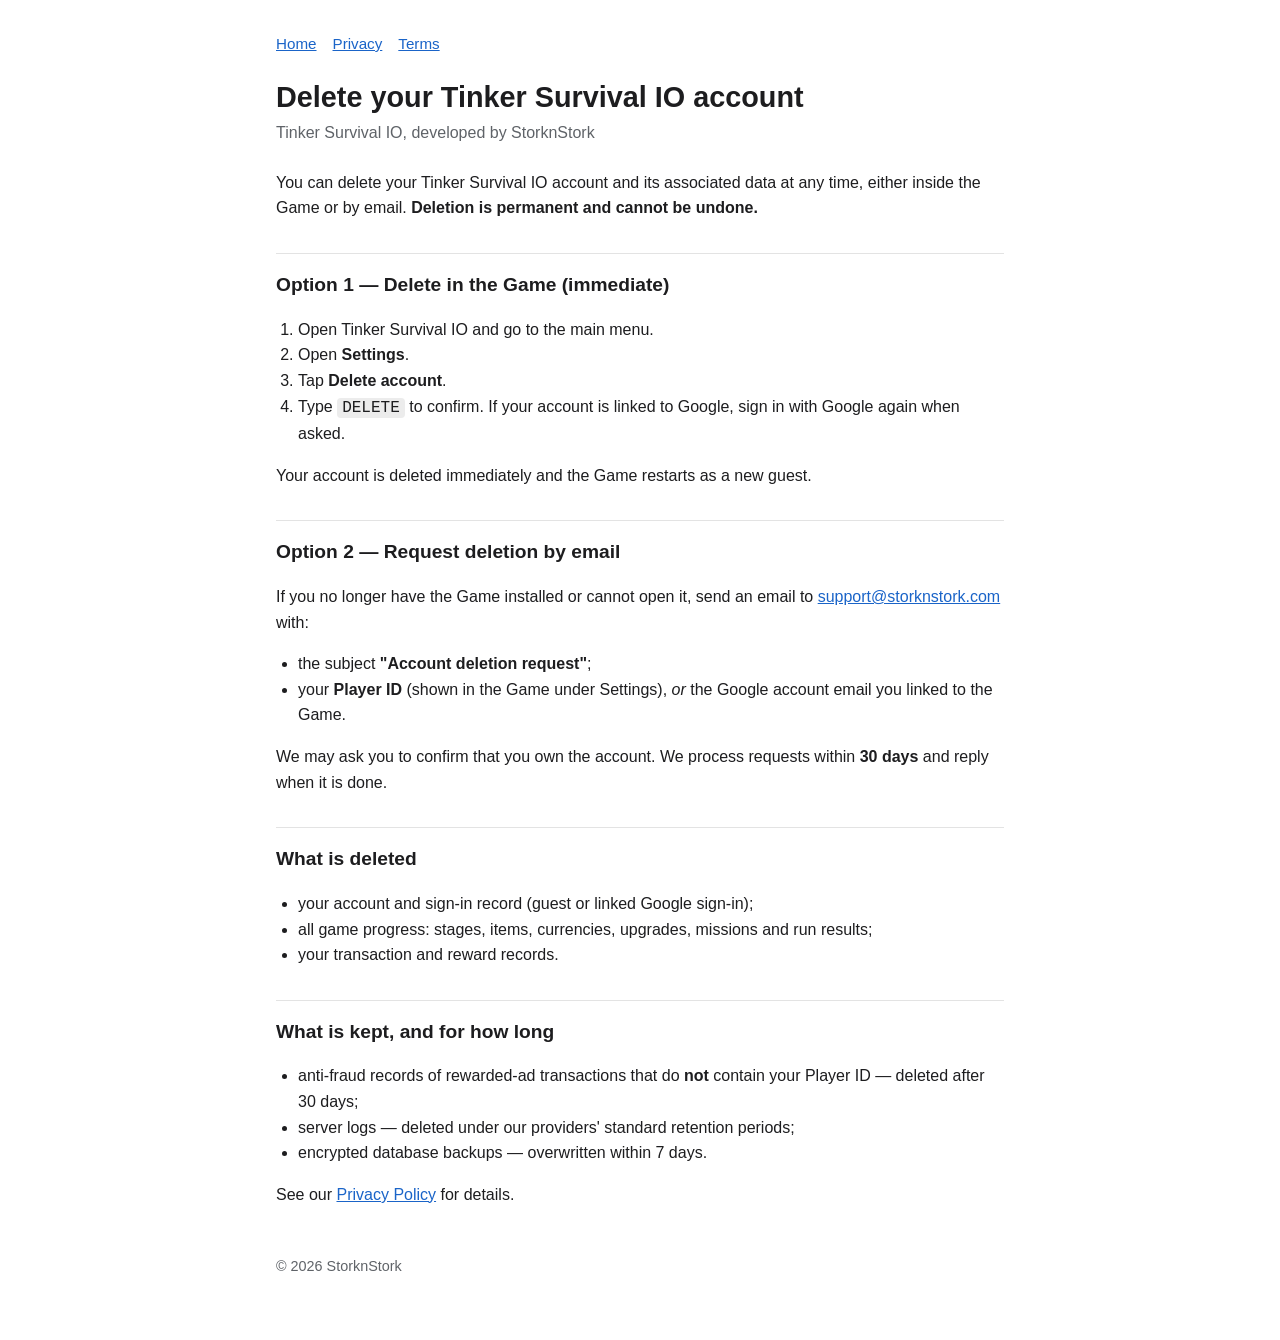
==== tinker-survival-io/delete-account.html @ c0c6225e "Add files via upload" ====
<!doctype html>
<html lang="en">
<head>
<meta charset="utf-8">
<meta name="viewport" content="width=device-width, initial-scale=1">
<title>Tinker Survival IO — Delete Your Account</title>
<link rel="stylesheet" href="/style.css">
</head>
<body>
<main>
  <nav><a href="/">Home</a><a href="privacy.html">Privacy</a><a href="terms.html">Terms</a></nav>
  <h1>Delete your Tinker Survival IO account</h1>
  <p class="meta">Tinker Survival IO, developed by StorknStork</p>

  <p>You can delete your Tinker Survival IO account and its associated data at any time, either inside the Game or by email.
  <strong>Deletion is permanent and cannot be undone.</strong></p>

  <h2>Option 1 — Delete in the Game (immediate)</h2>
  <ol>
    <li>Open Tinker Survival IO and go to the main menu.</li>
    <li>Open <strong>Settings</strong>.</li>
    <li>Tap <strong>Delete account</strong>.</li>
    <li>Type <code>DELETE</code> to confirm. If your account is linked to Google, sign in with Google again when asked.</li>
  </ol>
  <p>Your account is deleted immediately and the Game restarts as a new guest.</p>

  <h2>Option 2 — Request deletion by email</h2>
  <p>If you no longer have the Game installed or cannot open it, send an email to
  <a href="mailto:support@storknstork.com?subject=Account%20deletion%20request">support@storknstork.com</a> with:</p>
  <ul>
    <li>the subject <strong>"Account deletion request"</strong>;</li>
    <li>your <strong>Player ID</strong> (shown in the Game under Settings), <em>or</em> the Google account email you linked to the Game.</li>
  </ul>
  <p>We may ask you to confirm that you own the account. We process requests within <strong>30 days</strong> and reply when it is done.</p>

  <h2>What is deleted</h2>
  <ul>
    <li>your account and sign-in record (guest or linked Google sign-in);</li>
    <li>all game progress: stages, items, currencies, upgrades, missions and run results;</li>
    <li>your transaction and reward records.</li>
  </ul>

  <h2>What is kept, and for how long</h2>
  <ul>
    <li>anti-fraud records of rewarded-ad transactions that do <strong>not</strong> contain your Player ID — deleted after 30 days;</li>
    <li>server logs — deleted under our providers' standard retention periods;</li>
    <li>encrypted database backups — overwritten within 7 days.</li>
  </ul>
  <p>See our <a href="privacy.html">Privacy Policy</a> for details.</p>

  <footer>&copy; 2026 StorknStork</footer>
</main>
</body>
</html>
---- style.css ----
:root { --bg: #ffffff; --fg: #1d1d1f; --muted: #5f6368; --link: #1a64c8; --line: #e3e3e3; }
@media (prefers-color-scheme: dark) {
  :root { --bg: #121212; --fg: #ececec; --muted: #a0a0a0; --link: #7fb2ff; --line: #2c2c2c; }
}
* { box-sizing: border-box; }
body { margin: 0; background: var(--bg); color: var(--fg); font: 16px/1.6 -apple-system, "Segoe UI", Roboto, Arial, sans-serif; }
main { max-width: 760px; margin: 0 auto; padding: 32px 16px 64px; }
h1 { font-size: 1.8rem; line-height: 1.25; margin: 0 0 4px; }
h2 { font-size: 1.2rem; margin: 32px 0 8px; padding-top: 16px; border-top: 1px solid var(--line); }
.meta { color: var(--muted); margin: 0 0 24px; }
a { color: var(--link); }
ul, ol { padding-left: 22px; }
nav { margin-bottom: 24px; font-size: 0.95rem; }
nav a { margin-right: 16px; }
footer { margin-top: 48px; color: var(--muted); font-size: 0.9rem; }
code { background: rgba(127,127,127,0.15); padding: 1px 5px; border-radius: 4px; }
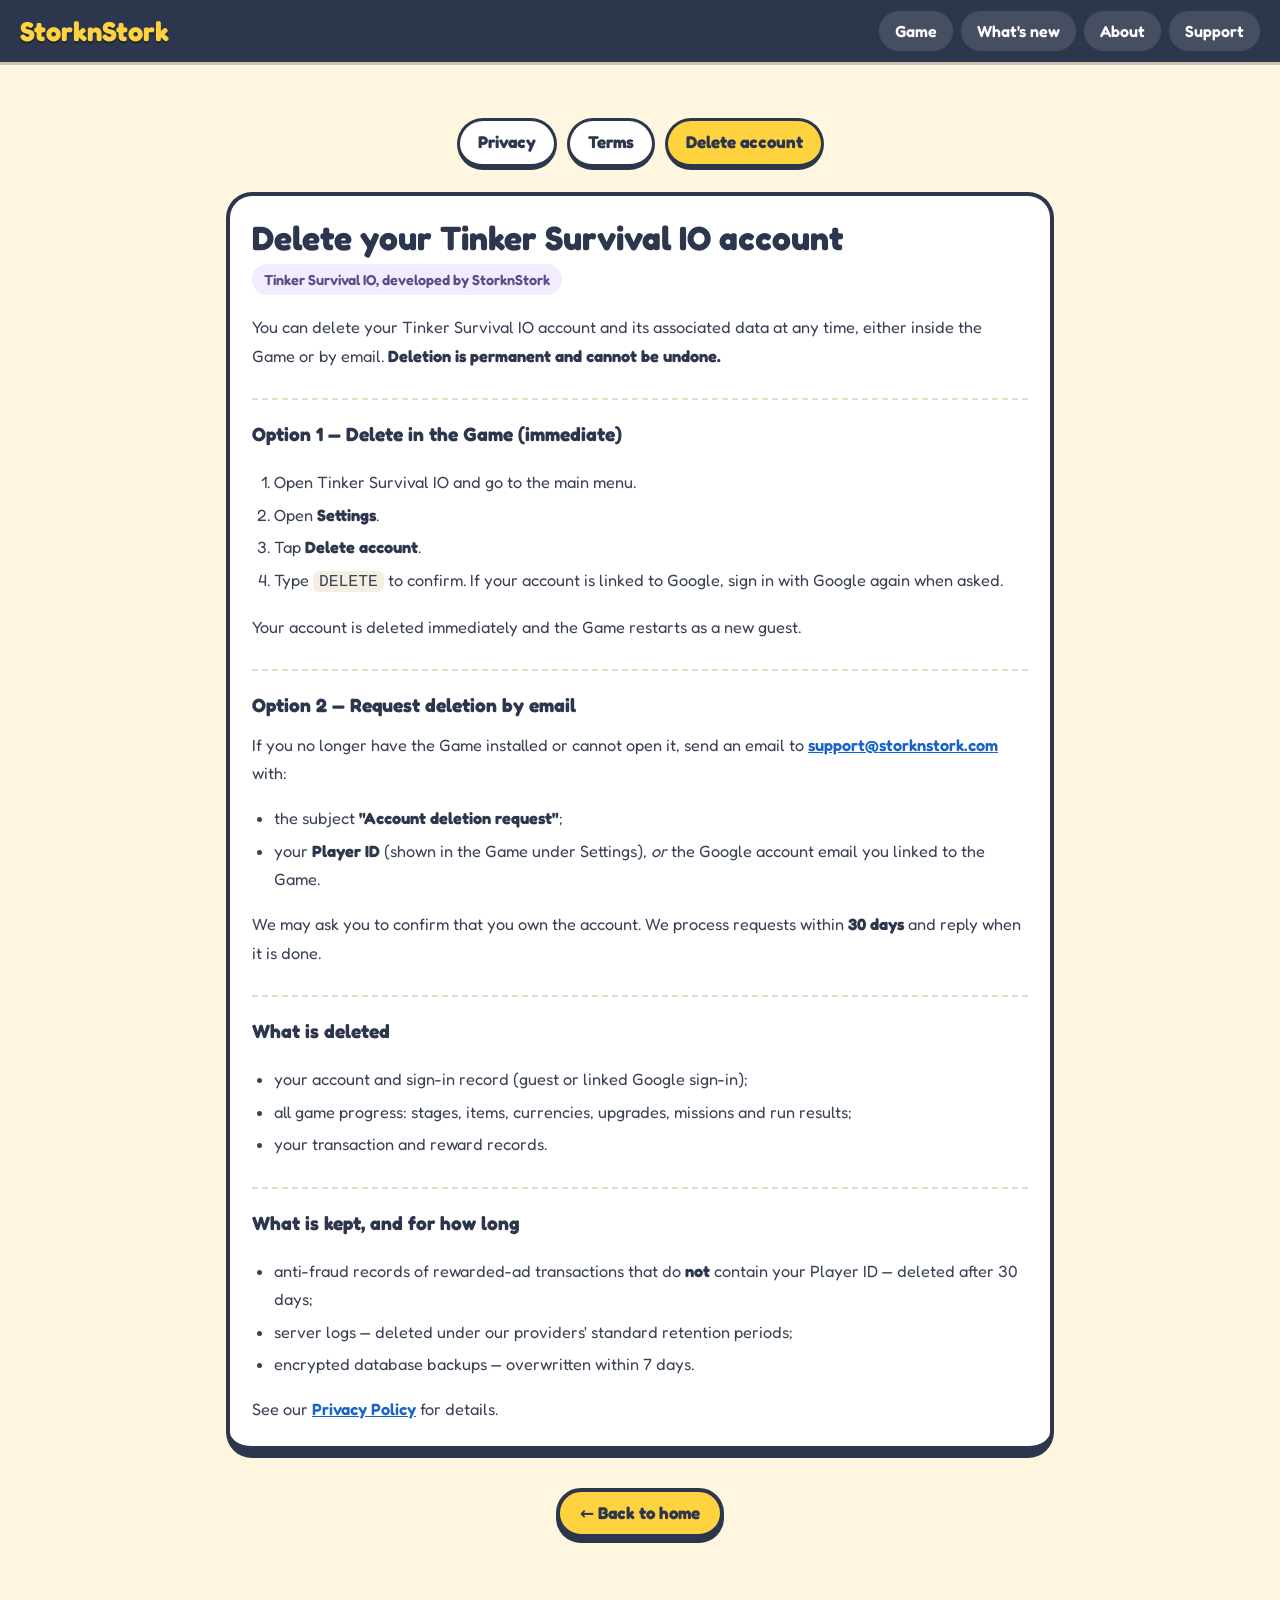
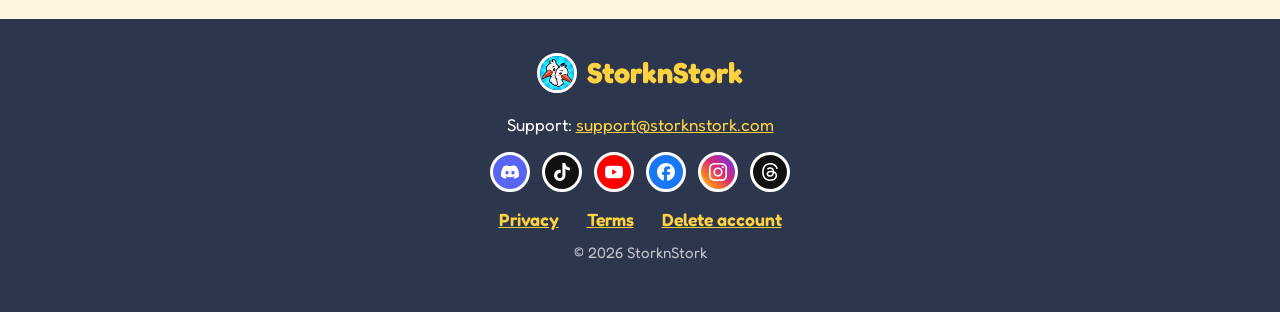
==== commit de4347b6: "Add files via upload" ====
--- a/tinker-survival-io/delete-account.html
+++ b/tinker-survival-io/delete-account.html
@@ -4,13 +4,35 @@
 <meta charset="utf-8">
 <meta name="viewport" content="width=device-width, initial-scale=1">
 <title>Tinker Survival IO — Delete Your Account</title>
-<link rel="stylesheet" href="/style.css">
+<meta name="theme-color" content="#700C8E">
+<link rel="icon" href="../favicon.ico" sizes="48x48">
+<link rel="icon" href="../img/favicon-32.png" type="image/png" sizes="32x32">
+<link rel="icon" href="../img/favicon-192.png" type="image/png" sizes="192x192">
+<link rel="apple-touch-icon" href="../img/apple-touch-icon.png">
+<link rel="preconnect" href="https://fonts.googleapis.com">
+<link rel="preconnect" href="https://fonts.gstatic.com" crossorigin>
+<link rel="stylesheet" href="https://fonts.googleapis.com/css2?family=Fredoka:wght@400;500;600;700&amp;display=swap">
+<link rel="stylesheet" href="../home.css">
 </head>
-<body>
+<body class="home">
+
+<header class="topbar">
+  <a class="brand" href="../index.html">StorknStork</a>
+  <nav aria-label="Main">
+    <a href="../index.html#game">Game</a>
+    <a href="../index.html#whats-new">What's new</a>
+    <a href="../index.html#about">About</a>
+    <a href="../index.html#support">Support</a>
+  </nav>
+</header>
+
 <main>
-  <nav><a href="/">Home</a><a href="privacy.html">Privacy</a><a href="terms.html">Terms</a></nav>
-  <h1>Delete your Tinker Survival IO account</h1>
-  <p class="meta">Tinker Survival IO, developed by StorknStork</p>
+  <section class="band band-cream legal-page">
+    <div class="container">
+      <nav class="legal-tabs" aria-label="Legal"><a href="privacy.html">Privacy</a><a href="terms.html">Terms</a><a href="delete-account.html" aria-current="page">Delete account</a></nav>
+      <article class="card plain legal-doc">
+        <h1 class="legal-title">Delete your Tinker Survival IO account</h1>
+        <p class="meta">Tinker Survival IO, developed by StorknStork</p>
 
   <p>You can delete your Tinker Survival IO account and its associated data at any time, either inside the Game or by email.
   <strong>Deletion is permanent and cannot be undone.</strong></p>
@@ -47,8 +69,25 @@
     <li>encrypted database backups — overwritten within 7 days.</li>
   </ul>
   <p>See our <a href="privacy.html">Privacy Policy</a> for details.</p>
+      </article>
+      <p class="updates-back"><a class="see-all" href="../index.html">← Back to home</a></p>
+    </div>
+  </section>
+</main>
+<footer class="site-footer">
+  <div class="container">
+    <p class="foot-brand"><img class="brand-avatar" src="../img/storknstork-128.jpg" alt="" width="40" height="40">StorknStork</p>
+    <p>Support: <a href="mailto:support@storknstork.com">support@storknstork.com</a></p>
+    <div class="socials-icons" data-socials="icons"></div>
+    <p class="legal">
+      <a href="privacy.html">Privacy</a>
+      <a href="terms.html">Terms</a>
+      <a href="delete-account.html">Delete account</a>
+    </p>
+    <p class="copy">© 2026 StorknStork</p>
+  </div>
+</footer>
 
-  <footer>&copy; 2026 StorknStork</footer>
-</main>
+<script src="../socials.js"></script>
 </body>
 </html>
--- a/home.css
+++ b/home.css
@@ -0,0 +1,561 @@
+/* Style chung cho toàn bộ web (trang chủ, Updates, các trang pháp lý) — một theme sáng duy nhất */
+body.home {
+  --purple: #700C8E; --purple-l: #9B1FC0; --ink: #2C364C; --card: #B8BED0;
+  --yellow: #ffd23f; --yellow-d: #e0a800; --green: #8be04e; --green-d: #4fbf3a; --cream: #fff6df;
+  margin: 0; background: var(--cream); color: var(--ink);
+  font: 17px/1.55 "Fredoka", "Baloo 2", system-ui, -apple-system, "Segoe UI", Roboto, sans-serif;
+  overflow-x: hidden; color-scheme: light;
+}
+.home *, .home *::before, .home *::after { box-sizing: border-box; }
+.home img { max-width: 100%; height: auto; display: block; }
+.home a { color: inherit; }
+.container { max-width: 1120px; margin: 0 auto; padding: 0 16px; }
+.hidden { display: none !important; }
+html { scroll-behavior: smooth; scroll-padding-top: 84px; background: #2C364C; }
+.home [id] { scroll-margin-top: 84px; }
+
+/* Chữ tiêu đề kiểu game: vàng viền tối + bóng */
+.headline, .section-title {
+  color: var(--yellow); -webkit-text-stroke: 7px var(--ink); paint-order: stroke fill;
+  text-shadow: 0 5px 0 var(--ink); letter-spacing: .5px; line-height: 1.1; font-weight: 700;
+}
+.headline { color: #fff; font-size: clamp(2.3rem, 9vw, 4.5rem); margin: 8px 0 12px; }
+.section-title { font-size: clamp(2rem, 6vw, 3rem); margin: 0 0 24px; text-align: center; }
+.two-col .section-title { text-align: left; }
+
+/* Nav */
+.topbar { position: sticky; top: 0; z-index: 20; display: flex; align-items: center; justify-content: space-between;
+  gap: 12px; padding: 10px 20px; background: #2C364C; color: #fff; box-shadow: 0 3px 0 rgba(0,0,0,.2); }
+.brand { font-weight: 700; font-size: 1.7rem; text-decoration: none; color: var(--yellow) !important; text-shadow: 0 2px 0 rgba(0,0,0,.35); }
+.topbar nav { display: flex; gap: 8px; flex-wrap: wrap; justify-content: flex-end; }
+.topbar nav a { text-decoration: none; font-size: 1rem; font-weight: 600; padding: 8px 16px; border-radius: 999px;
+  background: rgba(255,255,255,.12); transition: transform .12s, background .12s; }
+.topbar nav a:hover { background: var(--yellow); color: var(--ink); transform: translateY(-1px); }
+.topbar nav a:active { transform: scale(.95); }
+@media (max-width: 640px) {
+  .topbar { padding: 8px 12px; flex-direction: column; gap: 6px; }
+  .brand { font-size: 1.4rem; }
+  .topbar nav { justify-content: center; gap: 6px; }
+  .topbar nav a { font-size: .9rem; padding: 6px 12px; }
+}
+
+/* Hero */
+.hero { position: relative; overflow: hidden; color: #fff; padding: 40px 16px 0;
+  background: radial-gradient(circle at 70% 40%, var(--purple-l) 0%, var(--purple) 60%, #55086c 100%); }
+.hero-inner { position: relative; z-index: 2; max-width: 1120px; margin: 0 auto; display: grid; grid-template-columns: 1fr; gap: 8px; align-items: end; padding-bottom: 110px; }
+.hero-art { order: -1; text-align: center; position: relative; padding-bottom: 28px; }
+/* Bóng đổ dưới chân mascot — co lại khi mascot nhún lên */
+.hero-art::after { content: ""; position: absolute; left: 47%; bottom: 20px; width: min(200px, 44%); height: 26px;
+  transform: translateX(-50%); border-radius: 50%; background: radial-gradient(closest-side, rgba(40,0,55,.55), rgba(40,0,55,0));
+  animation: shadow-bob 3s ease-in-out infinite; z-index: -1; }
+@keyframes shadow-bob { 0%,100% { transform: translateX(-50%) scale(1); opacity: 1; } 50% { transform: translateX(-50%) scale(.8); opacity: .7; } }
+.hero-text { text-align: center; display: flex; flex-direction: column; align-items: center; }
+.logo { width: min(300px, 70%); filter: drop-shadow(0 6px 0 rgba(0,0,0,.25)); }
+.subline { font-size: 1.15rem; max-width: 34ch; margin: 0 0 20px; font-weight: 500; }
+.mascot { width: min(280px, 62%); margin: 0 auto; transform-origin: 50% 100%; animation: bob 3s ease-in-out infinite; filter: drop-shadow(0 12px 10px rgba(0,0,0,.3)); }
+@keyframes bob { 0%,100% { transform: translateY(0) rotate(-2deg); } 50% { transform: translateY(-10px) rotate(2deg); } }
+@media (min-width: 900px) {
+  .hero { padding-top: 56px; }
+  /* 2 cột co theo nội dung, gom vào giữa để chữ và mascot đứng sát nhau */
+  .hero-inner { grid-template-columns: minmax(0, 560px) auto; justify-content: center; gap: 56px; padding-left: 16px; padding-right: 16px; }
+  .hero-art { order: 2; }
+  .hero-text { order: 1; text-align: left; align-items: flex-start; }
+  .logo { width: 400px; }
+  .headline { font-size: 3.1rem; white-space: nowrap; }
+  .subline { font-size: 1.3rem; }
+  .mascot { width: 420px; }
+  .hero-art::after { width: 230px; height: 30px; }
+}
+.cta { display: flex; flex-wrap: wrap; gap: 16px; align-items: center; justify-content: inherit; }
+@media (max-width: 899px) { .cta { justify-content: center; } }
+
+/* Wave divider dùng chung: --top (màu section trên), --band (dải đậm), --front (màu section dưới) */
+.wave-divider { background: var(--top); margin-bottom: -1px; line-height: 0; }
+.wave-divider svg { display: block; width: 100%; height: clamp(60px, 9vw, 120px); }
+.wave-divider .w-band { fill: var(--band); } .wave-divider .w-front { fill: var(--front); }
+.wave-divider .flip { transform: scaleX(-1); }
+.wave-divider.in-hero { position: absolute; left: 0; bottom: -1px; width: 100%; z-index: 1; margin: 0; }
+.wave-divider.in-hero svg { height: 140px; }
+
+/* Decor trôi nổi */
+.deco { position: absolute; z-index: 0; font-size: 2rem; pointer-events: none; opacity: .9; animation: drift 7s ease-in-out infinite; }
+.d1 { top: 12%; left: 1.5%; } .d2 { top: 8%; right: 24%; animation-delay: -2s; font-size: 1.6rem; }
+.d3 { top: 50%; right: 1.5%; animation-delay: -4s; } .d4 { top: 10%; right: 3%; animation-delay: -1s; }
+.zed { filter: brightness(0) opacity(.35); font-size: 3rem; }
+.z1 { bottom: 24%; left: 1%; animation-duration: 9s; } .z2 { bottom: 20%; right: 1%; animation-delay: -5s; animation-duration: 11s; }
+@keyframes drift { 0%,100% { transform: translate(0,0) rotate(0); } 50% { transform: translate(14px,-16px) rotate(14deg); } }
+@media (max-width: 899px) { .d2, .d3, .z1, .z2 { display: none; } }
+
+/* Nút */
+.btn { display: inline-block; text-decoration: none; font-family: inherit; font-weight: 700; cursor: pointer;
+  border-radius: 999px; transition: transform .12s ease, box-shadow .12s ease, filter .12s ease; }
+.btn-play { background: var(--yellow); color: var(--ink) !important; font-size: 1.3rem; padding: 14px 30px; border: 4px solid var(--ink);
+  box-shadow: 0 6px 0 var(--ink), 0 12px 18px rgba(0,0,0,.25); }
+.btn-play:hover { transform: translateY(-2px); filter: brightness(1.06); }
+.btn-play:active { transform: scale(.95) translateY(4px); box-shadow: 0 2px 0 var(--ink); }
+.gp-badge { display: inline-flex; align-items: center; gap: 10px; background: #000; color: #fff !important; text-decoration: none;
+  padding: 8px 22px 8px 16px; border-radius: 14px; border: 2px solid #a6a6a6; line-height: 1.1; transition: transform .12s; }
+.gp-badge:hover { transform: translateY(-2px); } .gp-badge:active { transform: scale(.95); }
+.gp-badge span { display: flex; flex-direction: column; text-align: left; }
+.gp-badge small { font-size: .62rem; letter-spacing: .08em; font-weight: 500; }
+.gp-badge b { font-size: 1.4rem; font-weight: 600; }
+/* Huy hiệu Play cỡ lớn — CTA duy nhất ở hero */
+.gp-badge-lg { padding: 12px 30px 12px 22px; border-radius: 18px; gap: 14px; border-width: 3px; box-shadow: 0 6px 0 rgba(0,0,0,.35); }
+.gp-badge-lg svg { width: 36px; height: 40px; }
+.gp-badge-lg small { font-size: .8rem; }
+.gp-badge-lg b { font-size: 1.9rem; }
+.home a:focus-visible, .home button:focus-visible, .track:focus-visible { outline: 3px solid #fff; outline-offset: 3px; box-shadow: 0 0 0 6px var(--ink); }
+
+/* Bands */
+.band { padding: 64px 0; }
+.band-green { background: var(--green); }
+.band-yellow { background: var(--yellow); }
+.band-cream { background: var(--cream); }
+.band-yellow .section-title, .band-green .section-title { color: #fff; }
+@media (max-width: 640px) { .band { padding: 44px 0; } }
+
+/* Thẻ tính năng */
+.features { display: grid; grid-template-columns: 1fr; gap: 24px; }
+@media (min-width: 760px) { .features { grid-template-columns: repeat(3, 1fr); } }
+.card { background: #fff; border: 4px solid var(--ink); border-radius: 26px; overflow: hidden; box-shadow: 0 8px 0 var(--ink);
+  text-align: center; padding: 0 20px 24px; transition: transform .15s ease, box-shadow .15s ease; }
+.card:hover { transform: translateY(-4px) rotate(-1deg); box-shadow: 0 12px 0 var(--ink); }
+.card-head { margin: 0 -20px 16px; padding: 22px 0 16px; border-bottom: 4px solid var(--ink); }
+.c-red .card-head { background: #ff6b5e; } .c-green .card-head { background: #5ccf4a; } .c-blue .card-head { background: #4aa8ff; }
+.icon { display: inline-grid; place-items: center; width: 80px; height: 80px; font-size: 2.6rem; border-radius: 50%;
+  background: #fff; border: 4px solid var(--ink); box-shadow: 0 4px 0 var(--ink); }
+.card h3 { margin: 0 0 6px; font-size: 1.45rem; }
+.card p { margin: 0 0 10px; } .card p:last-child { margin: 0; }
+.card.plain { text-align: left; padding: 22px; background: #fff; }
+.card.plain:hover { transform: none; box-shadow: 0 8px 0 var(--ink); }
+
+/* Băng chuyền + khung điện thoại */
+.carousel { position: relative; padding: 0; }
+.track { list-style: none; margin: 0; padding: 8px 4px 20px; display: flex; gap: 20px; overflow-x: auto;
+  scroll-snap-type: x mandatory; -webkit-overflow-scrolling: touch; scrollbar-width: thin; }
+.track li { flex: 0 0 min(64%, 230px); scroll-snap-align: center; }
+.phone { position: relative; background: #1b1f2b; padding: 10px; border-radius: 34px; box-shadow: 0 8px 0 rgba(44,54,76,.55), 0 14px 22px rgba(0,0,0,.25); }
+.phone::before { content: ""; position: absolute; top: 14px; left: 50%; width: 34%; height: 14px; transform: translateX(-50%);
+  background: #1b1f2b; border-radius: 0 0 12px 12px; z-index: 2; }
+.phone img { width: 100%; aspect-ratio: 9 / 19.5; object-fit: cover; border-radius: 25px; background: var(--card); }
+.car-btn { display: none; position: absolute; top: 45%; z-index: 3; width: 52px; height: 52px; border: 4px solid var(--ink); border-radius: 50%;
+  background: #fff; color: var(--ink); font-size: 2rem; line-height: 1; cursor: pointer; box-shadow: 0 5px 0 var(--ink); transition: transform .12s; }
+.car-btn:hover { transform: scale(1.06); } .car-btn:active { transform: scale(.95) translateY(3px); }
+@media (hover: hover) and (min-width: 900px) {
+  .car-btn { display: block; }
+  .carousel { padding: 0 72px; }
+  .car-btn.prev { left: 0; } .car-btn.next { right: 0; }
+  .track { gap: 28px; padding: 8px 0 20px; }
+  .track li { flex: 0 0 calc((100% - 84px) / 4); scroll-snap-align: start; }
+}
+
+/* What's new + About */
+.two-col { display: grid; grid-template-columns: 1fr; gap: 40px; }
+@media (min-width: 900px) { .two-col { grid-template-columns: 1fr 1fr; gap: 48px; align-items: start; } }
+.band-cream .section-title { color: var(--yellow); }
+.news h3 { margin: 0 0 12px; font-size: 1.4rem; }
+.badge { display: inline-block; background: var(--purple); color: #fff; font-size: 1rem; font-weight: 700; letter-spacing: .03em; line-height: 1.2;
+  padding: 4px 14px; border: 3px solid var(--ink); border-radius: 999px; box-shadow: 0 3px 0 var(--ink); margin-right: 6px; vertical-align: middle; }
+.iconlist { list-style: none; margin: 0; padding: 0; }
+.iconlist li { display: flex; gap: 12px; align-items: flex-start; margin: 10px 0; }
+.iconlist span { flex: none; display: grid; place-items: center; width: 34px; height: 34px; background: var(--cream); border: 3px solid var(--ink); border-radius: 50%; font-size: 1.05rem; }
+.about { display: flex; gap: 18px; align-items: flex-start; flex-wrap: wrap; }
+.studio { width: 96px; flex: none; }
+.about > div { flex: 1 1 240px; }
+
+/* Footer */
+.site-footer { position: relative; background: var(--ink); color: #fff; text-align: center; padding: 24px 0 40px; margin-top: 0; }
+/* Màn hẹp: chừa chỗ cho nút Play nổi ở góc dưới để không che link */
+@media (max-width: 719px) { .site-footer { padding-bottom: 88px; } }
+.site-footer a { color: var(--yellow); }
+.foot-brand { font-size: 1.8rem; font-weight: 700; margin: 0 0 6px; color: var(--yellow); }
+.site-footer p { margin: 8px 0; }
+.legal { font-size: 1.1rem; }
+.legal a { margin: 0 12px; display: inline-block; font-weight: 600; }
+.social { list-style: none; display: flex; gap: 14px; justify-content: center; padding: 0; margin: 12px 0; }
+.copy { opacity: .7; font-size: .95rem; }
+
+/* Nút Play nổi (chỉ màn hẹp, sau khi cuộn qua hero) */
+.fab { display: none; position: fixed; right: 16px; bottom: 16px; z-index: 30; padding: 10px 24px; font-size: 1.1rem;
+  opacity: 0; pointer-events: none; transform: translateY(20px); }
+.fab.show { opacity: 1; pointer-events: auto; transform: none; }
+@media (max-width: 719px) { .fab { display: inline-block; } }
+
+@media (prefers-reduced-motion: reduce) {
+  html { scroll-behavior: auto; }
+  .mascot, .deco, .hero-art::after { animation: none; }
+  .btn, .car-btn, .card, .gp-badge, .topbar nav a { transition: none; }
+}
+
+/* ===== Bố cục 7-3: mỗi section một nhân vật, đổi bên trái/phải =====
+   .split.cast-left  = nhân vật trái (3) | nội dung phải (7)
+   .split.cast-right = nội dung trái (7) | nhân vật phải (3)
+   Điện thoại: nhân vật nhỏ nằm trên, nội dung bên dưới. */
+.band-lilac { background: #efe3ff; }
+.band-lilac .section-title { color: var(--yellow); }
+.split { display: grid; grid-template-columns: 1fr; gap: 12px; align-items: center; }
+.split-art { order: -1; text-align: center; }
+.split-body { min-width: 0; }
+@media (min-width: 900px) {
+  .split { gap: 40px; }
+  .split.cast-left  { grid-template-columns: 3fr 7fr; }
+  .split.cast-right { grid-template-columns: 7fr 3fr; }
+  .split.cast-right .split-art { order: 2; }
+  .split .section-title { text-align: left; }
+}
+
+/* Nhân vật: wrapper lo hiệu ứng xuất hiện (JS thêm .in khi cuộn tới), img lo cử động lặp */
+.cast { display: inline-block; width: min(150px, 42%); opacity: 0; transform: translateY(40px) scale(.9);
+  transition: opacity .5s ease, transform .6s cubic-bezier(.2,1.6,.4,1); }
+.cast.in { opacity: 1; transform: none; }
+.cast img { display: block; width: 100%; height: auto; transform-origin: 50% 100%; filter: drop-shadow(0 10px 8px rgba(0,0,0,.25)); }
+@media (min-width: 900px) { .split-art .cast { width: min(100%, 290px); } }
+/* Nhóm nhân vật ngang (bầy zombie): rộng hơn một nhân vật đơn */
+.cast-wide { position: relative; isolation: isolate; width: min(330px, 88%); }
+/* Bóng đổ dưới chân cả bầy — đứng yên, nhạt đi khi bầy nhấp lên */
+.cast-wide::after { content: ""; position: absolute; left: 14%; right: 14%; bottom: 3%; height: 9%; z-index: -1; border-radius: 50%;
+  background: radial-gradient(closest-side, rgba(20,70,10,.5), rgba(20,70,10,0)); animation: horde-shadow 0.9s ease-in-out infinite; }
+@keyframes horde-shadow { 0%,100% { transform: scaleX(1); opacity: 1; } 50% { transform: scaleX(.9); opacity: .75; } }
+/* Desktop: bầy to tràn sang phải, nằm KHUẤT SAU các thẻ */
+@media (min-width: 900px) {
+  .split.cast-left .split-art { position: relative; z-index: 0; text-align: left; }
+  .split.cast-left .split-body { position: relative; z-index: 1; }
+  .split-art .cast-wide { display: block; width: 118%; max-width: 540px; }
+  /* Section có bầy zombie: cột hình rộng hơn (45/55) để thẻ ngắn lại, lộ mặt con bên phải */
+  .split.cast-left:has(.cast-wide) { grid-template-columns: 45fr 55fr; }
+}
+.anim-shamble img { animation: shamble 1.8s ease-in-out infinite; }
+/* Lảo đảo kiểu zombie: nghiêng qua lại + nhấp nhô theo bước chân */
+@keyframes shamble { 0%,100% { transform: rotate(-3deg) translateY(0); } 25% { transform: rotate(0) translateY(-6px); }
+  50% { transform: rotate(3deg) translateY(0); } 75% { transform: rotate(0) translateY(-6px); } }
+
+/* Thẻ tính năng dạng thanh dài xếp dọc: dải màu + icon bên trái, chữ bên phải */
+.features { grid-template-columns: 1fr !important; gap: 20px; }
+.card.row { display: grid; grid-template-columns: auto 1fr; align-items: stretch; text-align: left; padding: 0; }
+.card.row .card-head { margin: 0; padding: 16px 20px; border-bottom: 0; border-right: 4px solid var(--ink); display: grid; place-items: center; }
+.card.row .icon { width: 64px; height: 64px; font-size: 2rem; }
+.card.row .card-text { padding: 16px 22px; align-self: center; }
+.card.row:hover { transform: translateX(6px); box-shadow: 0 8px 0 var(--ink); }
+
+/* Băng chuyền trong cột 7: 3 điện thoại một lần */
+@media (hover: hover) and (min-width: 900px) {
+  .split .track li { flex: 0 0 calc((100% - 56px) / 3); }
+}
+
+/* Footer: Tinker nhỏ ló lên mép sóng, vẫy tay */
+.cast-foot { display: block; width: 84px; margin: -96px auto 0; }
+.foot-bye { font-size: 1.3rem; font-weight: 700; color: #fff; margin: 4px 0 14px !important; }
+
+/* Cử động lặp lại */
+.anim-sway img { animation: sway 2.6s ease-in-out infinite; }
+.anim-peek img { animation: peek 3.4s ease-in-out infinite; }
+.anim-flap img { animation: flap 2.2s ease-in-out infinite; }
+.anim-wave img { animation: wave 1.6s ease-in-out infinite; }
+@keyframes sway { 0%,100% { transform: rotate(-4deg); } 50% { transform: rotate(4deg); } }
+@keyframes peek { 0%,60%,100% { transform: translateY(0); } 75% { transform: translateY(14px) rotate(-3deg); } 85% { transform: translateY(-6px) rotate(2deg); } }
+@keyframes flap { 0%,100% { transform: translateY(0) scale(1); } 50% { transform: translateY(-8px) scale(1.03, .97); } }
+@keyframes wave { 0%,100% { transform: rotate(-6deg); } 50% { transform: rotate(6deg); } }
+
+@media (prefers-reduced-motion: reduce) {
+  .cast { transition: none; opacity: 1; transform: none; }
+  .cast img, .cast-wide::after { animation: none !important; }
+}
+
+/* Tiêu đề section nằm giữa, phía trên cả 2 cột */
+.section-title.title-center { text-align: center !important; padding: 0 16px; }
+
+/* Section bầy zombie: nền gradient nhẹ, tâm sáng ở bầy zombie.
+   Mép section giữ đúng màu xanh gốc để khớp với đường sóng trên/dưới. */
+.band-green.horde-glow { background: radial-gradient(ellipse 60% 70% at 50% 34%, #c4f891 0%, #a6ed6b 30%, var(--green) 70%); }
+@media (min-width: 900px) {
+  .band-green.horde-glow { background: radial-gradient(ellipse 45% 75% at 30% 58%, #c4f891 0%, #a6ed6b 32%, var(--green) 72%); }
+  /* Dời bầy zombie sang trái một chút */
+  .split-art .cast-wide { margin-left: -70px; }
+}
+
+/* Hero: tâm sáng đặt sau lưng Tinker (điện thoại: Tinker ở trên; desktop: cột phải) */
+.hero { background: radial-gradient(ellipse 70% 55% at 50% 26%, var(--purple-l) 0%, var(--purple) 62%, #55086c 100%); }
+/* Quầng sáng mềm ngay sau lưng Tinker để nhân vật nổi trên nền tím */
+.hero-art::before { content: ""; position: absolute; left: 50%; top: 46%; width: 115%; max-width: 520px; aspect-ratio: 1;
+  transform: translate(-50%, -50%); border-radius: 50%; z-index: -1; pointer-events: none;
+  background: radial-gradient(closest-side, rgba(214,120,255,.55), rgba(180,60,230,.25) 55%, rgba(160,40,210,0)); }
+@media (min-width: 900px) {
+  .hero { background: radial-gradient(ellipse 55% 75% at 63% 52%, var(--purple-l) 0%, var(--purple) 60%, #55086c 100%); }
+}
+
+/* Gameplay: khối clip có khung kiểu UI game + bảng tên nổi, so le trái/phải */
+.showcase { display: grid; gap: 56px; margin-top: 12px; }
+.show-item { display: grid; grid-template-columns: 1fr; gap: 18px; align-items: center; }
+.show-frame { position: relative; background: #4fbf3a; border: 5px solid var(--ink); border-radius: 24px; padding: 12px;
+  box-shadow: 0 8px 0 var(--ink); }
+/* Góc khía kiểu tấm vé ở hai cạnh bên (màu nền section) */
+.show-frame::before, .show-frame::after { content: ""; position: absolute; top: 50%; width: 30px; height: 30px; margin-top: -15px;
+  background: var(--yellow); border: 5px solid var(--ink); border-radius: 50%; }
+.show-frame::before { left: -20px; } .show-frame::after { right: -20px; }
+.show-frame video { display: block; width: 100%; height: auto; aspect-ratio: 16 / 9; object-fit: cover; border: 4px solid #ffe27a;
+  border-radius: 14px; background: var(--card); }
+.show-plate { position: absolute; z-index: 2; top: -26px; left: 22px; background: var(--purple); color: #fff; font-weight: 700;
+  font-size: clamp(1.15rem, 3.4vw, 1.6rem); padding: 6px 18px; border: 4px solid var(--ink); border-radius: 14px;
+  box-shadow: 0 5px 0 var(--ink); transform: rotate(-2deg); }
+.showcase-cta { text-align: center; margin-top: 44px; }
+@media (min-width: 900px) {
+  .show-item { grid-template-columns: 3fr 2fr; gap: 40px; }
+  .show-item.rev .show-frame { order: 2; }
+}
+
+/* Thẻ mô tả cạnh clip: thẻ trắng viền đậm như các thẻ khác, có số thứ tự, tiêu đề lớn, chip nhãn
+   và "đuôi" bong bóng chỉ về phía clip */
+.show-card { position: relative; background: #fff; border: 4px solid var(--ink); border-radius: 24px; padding: 26px 24px 22px;
+  box-shadow: 0 8px 0 var(--ink); color: var(--ink); }
+.show-num { position: absolute; top: -22px; left: 20px; display: grid; place-items: center; width: 44px; height: 44px;
+  border: 4px solid var(--ink); border-radius: 50%; font-weight: 700; font-size: 1.3rem; color: #fff; box-shadow: 0 4px 0 var(--ink); }
+.show-card.c-red .show-num { background: #ff6b5e; } .show-card.c-green .show-num { background: #5ccf4a; } .show-card.c-blue .show-num { background: #4aa8ff; }
+.show-card h3 { margin: 6px 0 8px; font-size: clamp(1.5rem, 3.6vw, 2rem); line-height: 1.15; }
+.show-card p { margin: 0 0 14px; font-size: 1.12rem; }
+.chips { list-style: none; margin: 0; padding: 0; display: flex; flex-wrap: wrap; gap: 8px; }
+.chips li { background: var(--cream); border: 3px solid var(--ink); border-radius: 999px; padding: 4px 12px; font-weight: 600; font-size: .95rem; }
+@media (min-width: 900px) {
+  /* Đuôi bong bóng: khối thường chỉ sang trái (clip bên trái), khối .rev chỉ sang phải */
+  .show-card::before { content: ""; position: absolute; top: 50%; left: -22px; width: 30px; height: 30px; margin-top: -15px;
+    background: #fff; border-left: 4px solid var(--ink); border-bottom: 4px solid var(--ink); transform: rotate(45deg); }
+  .show-item.rev .show-card::before { left: auto; right: -22px; transform: rotate(-135deg); }
+  .show-card { padding: 30px 28px 24px; }
+}
+
+/* What's new: thẻ bản cập nhật (dùng chung trang chủ + updates.html) */
+.update { margin-bottom: 20px; }
+.update-head { display: flex; align-items: center; gap: 10px; flex-wrap: wrap; }
+.update-head time { font-weight: 600; opacity: .7; }
+.update h3 { margin: 8px 0 10px; font-size: 1.6rem; }
+.update-list { list-style: none; margin: 0; padding: 0; }
+.update-list li { display: flex; gap: 12px; align-items: baseline; margin: 10px 0; font-size: 1.08rem; }
+.tag { flex: none; min-width: 86px; text-align: center; font-size: .78rem; font-weight: 700; letter-spacing: .05em; color: #fff;
+  padding: 3px 10px; border: 3px solid var(--ink); border-radius: 999px; }
+.tag-new { background: #3fbf3a; } .tag-improved { background: #4aa8ff; } .tag-fixed { background: #ff8a3d; } .tag-event { background: var(--purple); }
+.see-all { display: inline-block; margin-top: 6px; font-weight: 700; color: var(--ink); text-decoration: none; background: var(--yellow);
+  border: 4px solid var(--ink); border-radius: 999px; padding: 8px 20px; box-shadow: 0 5px 0 var(--ink); transition: transform .12s; }
+.see-all:hover { transform: translateY(-2px); } .see-all:active { transform: scale(.95) translateY(3px); box-shadow: 0 2px 0 var(--ink); }
+.updates-page { min-height: 70vh; padding-top: 56px; }
+.updates-intro { text-align: center; font-size: 1.15rem; margin: -8px 0 28px; }
+.updates-all { max-width: 760px; margin: 0 auto; }
+.updates-back { text-align: center; margin-top: 24px; }
+
+/* Polish thẻ: nền trắng của thẻ từng tràn dưới viền đen ở góc bo => vạch sáng mờ quanh viền.
+   Cắt nền ở mép trong viền và bo dải màu khớp bán kính trong (26px - 4px viền = 22px). */
+.card, .show-card { background-clip: padding-box; }
+.card-head { border-radius: 22px 22px 0 0; }
+.card.row .card-head { border-radius: 22px 0 0 22px; }
+/* Tránh vệt mờ khi thẻ nghiêng/trượt lúc hover: ép vẽ trên lớp riêng */
+.card { backface-visibility: hidden; }
+
+/* Polish 2: vạch mờ nằm giữa viền đen và bóng khối (box-shadow) — hai hình bo góc chồng nhau
+   nên mép làm mịn của mỗi hình để lộ một đường sáng. Thay bóng khối bằng viền đáy dày (8px + 4px)
+   => thân thẻ và "đế" là MỘT hình liền, không còn đường nối. */
+.card, .show-card, .show-frame { border-bottom-width: 12px; box-shadow: none !important; }
+.card:hover { box-shadow: none !important; }
+/* Bán kính trong ở đáy giờ là 26px - 12px = 14px theo chiều dọc */
+.card.row .card-head { border-radius: 22px 0 0 22px / 22px 0 0 14px; }
+
+/* Hero desktop: khối chữ căn giữa theo chiều dọc với Tinker (trước đây bám đáy, sát đường sóng) */
+@media (min-width: 900px) {
+  .hero-inner { align-items: center; }
+  .hero-text { padding-bottom: 40px; }
+}
+
+/* Icon nền trôi nổi theo section (deco.js tạo). Nằm dưới nội dung, mờ để không giành chú ý. */
+.band, .site-footer { position: relative; }
+.band > .container, .band > .section-title, .site-footer > .container { position: relative; z-index: 1; }
+.deco-layer { position: absolute; inset: 0; overflow: hidden; pointer-events: none; z-index: 0; }
+.deco-item { position: absolute; opacity: .38; transform: rotate(var(--rot, 0deg)); animation: deco-drift 8s ease-in-out infinite;
+  filter: saturate(.8); user-select: none; }
+.site-footer .deco-item { opacity: .22; }
+@keyframes deco-drift { 0%,100% { transform: translate(0,0) rotate(var(--rot, 0deg)); }
+  50% { transform: translate(12px,-14px) rotate(calc(var(--rot, 0deg) + 14deg)); } }
+@media (prefers-reduced-motion: reduce) { .deco-item { animation: none; } }
+
+/* Gameplay polish: thẻ mô tả lùi về phía sau để clip là tâm điểm.
+   - Bỏ đuôi mũi tên.
+   - Nền kem trong mờ, viền mảnh nhạt, không đế khối.
+   - Chữ/chip nhỏ hơn, số thứ tự nhỏ hơn.
+   - Cột clip rộng hơn (5:3). */
+.show-card { background: rgba(255,255,255,.55) !important; border: 3px solid rgba(44,54,76,.18) !important;
+  border-radius: 20px; padding: 22px 22px 18px !important; backdrop-filter: blur(2px); }
+.show-card::before { display: none !important; }
+.show-num { width: 34px; height: 34px; top: -17px; font-size: 1rem; border-width: 3px; box-shadow: none; }
+.show-card h3 { font-size: clamp(1.3rem, 3vw, 1.6rem); margin: 4px 0 6px; }
+.show-card p { font-size: 1.05rem; margin-bottom: 12px; }
+.chips li { border-width: 2px; border-color: rgba(44,54,76,.35); background: rgba(255,255,255,.7); font-size: .9rem; padding: 3px 10px; }
+@media (min-width: 900px) {
+  .show-item { grid-template-columns: 5fr 3fr; }
+  .show-item.rev { grid-template-columns: 3fr 5fr; }
+}
+
+/* Pea Painter (What's new): ảnh vuông có lề rộng => cho to hơn nhân vật đơn; cử động giật lùi như vừa bắn */
+.cast-pea { width: min(240px, 66%); }
+@media (min-width: 900px) { .split-art .cast-pea { width: min(115%, 380px); } }
+.anim-recoil img { transform-origin: 30% 75%; animation: recoil 2.4s ease-in-out infinite; }
+@keyframes recoil {
+  0%, 55%, 100% { transform: rotate(0) translate(0, 0); }
+  62% { transform: rotate(-7deg) translate(-12px, 4px); }   /* giật lùi khi bắn */
+  72% { transform: rotate(2deg) translate(3px, -2px); }     /* nảy lại */
+  82% { transform: rotate(0) translate(0, 0); }
+}
+
+/* Pea Painter to hơn ~25% */
+.cast-pea { width: min(300px, 80%); }
+@media (min-width: 900px) { .split-art .cast-pea { width: min(140%, 470px); } }
+
+/* Pea Painter: dời sang trái để cân với thẻ bên phải (vệt sơn không còn chui dưới thẻ) */
+@media (min-width: 900px) { .split-art .cast-pea { margin-left: -90px; } }
+
+/* Sticker nhân vật nhỏ ở góc trên phải thẻ mô tả Gameplay: viền trắng kiểu sticker, nghiêng, nhún nhẹ */
+.show-card .sticker { position: absolute; top: -44px; right: -14px; width: 92px; height: auto; z-index: 2; pointer-events: none;
+  transform: rotate(8deg);
+  filter: drop-shadow(2px 0 0 #fff) drop-shadow(-2px 0 0 #fff) drop-shadow(0 2px 0 #fff) drop-shadow(0 -2px 0 #fff)
+          drop-shadow(0 5px 4px rgba(44,54,76,.35));
+  animation: sticker-bob 3s ease-in-out infinite; }
+.show-item.rev .show-card .sticker { right: auto; left: auto; right: -14px; }
+.show-card.c-green .sticker { animation-delay: -1s; transform: rotate(-6deg); }
+.show-card.c-blue .sticker { animation-delay: -2s; }
+@keyframes sticker-bob { 0%,100% { translate: 0 0; } 50% { translate: 0 -6px; } }
+@media (min-width: 900px) { .show-card .sticker { width: 112px; top: -56px; right: -22px; } }
+@media (prefers-reduced-motion: reduce) { .show-card .sticker { animation: none; } }
+
+/* About: lời chào + 3 ô giá trị + nút liên hệ, cho phần thông tin đầy đặn hơn */
+.about { display: block; }
+.about p { margin: 0 0 10px; } .about p:last-child { margin: 0; }
+.about-lead { font-size: 1.5rem; font-weight: 700; }
+.values { list-style: none; margin: 22px 0 0; padding: 0; display: grid; grid-template-columns: 1fr; gap: 14px; }
+@media (min-width: 640px) { .values { grid-template-columns: repeat(3, 1fr); } }
+.value { position: relative; background: #fff; background-clip: padding-box; border: 4px solid var(--ink); border-bottom-width: 10px;
+  border-radius: 20px; padding: 30px 14px 14px; text-align: center; display: flex; flex-direction: column; gap: 4px; margin-top: 18px; }
+.value b { font-size: 1.2rem; }
+.value span:last-child { font-size: .98rem; opacity: .85; }
+.value-icon { position: absolute; top: -26px; left: 50%; transform: translateX(-50%); display: grid; place-items: center;
+  width: 50px; height: 50px; font-size: 1.5rem; border: 4px solid var(--ink); border-radius: 50%; background: #fff; }
+.value.c-red .value-icon { background: #ff6b5e; } .value.c-green .value-icon { background: #5ccf4a; } .value.c-blue .value-icon { background: #4aa8ff; }
+.about-cta { margin-top: 22px; }
+
+/* Cộng đồng / mạng xã hội */
+.community { margin-top: 26px; }
+.community-title { margin: 0 0 12px; font-size: 1.4rem; }
+.s-discord { --s: #5865F2; } .s-tiktok { --s: #111; } .s-youtube { --s: #ff0000; } .s-facebook { --s: #1877F2; }
+.s-instagram { --s: #d62976; } .s-threads { --s: #111; }
+.s-ico { display: inline-grid; place-items: center; flex: none; }
+.s-ico svg { width: 100%; height: 100%; display: block; }
+/* Nút Discord lớn */
+.social-main { display: inline-flex; align-items: center; gap: 12px; background: var(--s); color: #fff !important; text-decoration: none;
+  font-weight: 700; font-size: 1.25rem; padding: 12px 26px 12px 18px; border: 4px solid var(--ink); border-bottom-width: 9px;
+  border-radius: 999px; transition: transform .12s; }
+.social-main .s-ico { width: 34px; height: 34px; }
+.social-main:hover { transform: translateY(-2px); } .social-main:active { transform: scale(.96) translateY(3px); }
+/* Hàng nút tròn có tên */
+.social-row { display: flex; flex-wrap: wrap; gap: 14px 18px; margin-top: 16px; }
+.social-btn { display: flex; flex-direction: column; align-items: center; gap: 6px; text-decoration: none; color: var(--ink) !important;
+  font-weight: 600; font-size: .9rem; }
+.social-btn .s-ico { width: 54px; height: 54px; padding: 11px; border-radius: 50%; background: var(--s); border: 4px solid var(--ink);
+  border-bottom-width: 7px; transition: transform .12s; }
+.s-instagram .s-ico { background: linear-gradient(45deg, #feda75, #fa7e1e 25%, #d62976 55%, #962fbf 80%, #4f5bd5); }
+.social-btn:hover .s-ico { transform: translateY(-3px) rotate(-6deg); } .social-btn:active .s-ico { transform: scale(.92); }
+/* Footer: icon tròn nhỏ */
+.socials-icons { display: flex; justify-content: center; gap: 12px; margin: 14px 0; }
+.social-ico .s-ico { width: 40px; height: 40px; padding: 8px; border-radius: 50%; background: var(--s); border: 3px solid #fff; transition: transform .12s; }
+.s-instagram.social-ico .s-ico { background: linear-gradient(45deg, #feda75, #fa7e1e 25%, #d62976 55%, #962fbf 80%, #4f5bd5); }
+.social-ico:hover .s-ico { transform: translateY(-3px); }
+@media (prefers-reduced-motion: reduce) { .social-main, .social-btn .s-ico, .social-ico .s-ico { transition: none; } }
+
+/* ---- About: Spike Club (ảnh dọc, giới hạn theo chiều rộng để không quá cao) ---- */
+.cast-spike { width: min(110px, 32%); }
+.cast-spike img { height: auto; }
+@media (min-width: 900px) {
+  .split-art .cast-spike { width: min(70%, 200px); }
+  #about .split-art { align-self: center; text-align: center; }
+}
+
+/* ---- About: Smasher (ảnh vuông 512x509) ---- */
+.cast-smasher { width: min(190px, 52%); }
+@media (min-width: 900px) {
+  .split-art .cast-smasher { width: min(120%, 320px); }
+}
+/* Smasher to hơn: tràn sang trái một chút cho cân với khối nội dung */
+.cast-smasher { width: min(240px, 64%); }
+@media (min-width: 900px) {
+  .split-art .cast-smasher { width: min(170%, 500px); margin-left: -110px; }
+}
+
+/* ---- Bóng đất dưới chân Pea Painter + Smasher (giống bầy zombie, màu theo nền section) ---- */
+.cast-pea, .cast-smasher { position: relative; isolation: isolate; }
+.cast-pea::after, .cast-smasher::after { content: ""; position: absolute; bottom: 1%; height: 9%; z-index: -1; border-radius: 50%;
+  animation: horde-shadow 1.8s ease-in-out infinite; }
+.cast-pea::after { left: 18%; right: 26%; background: radial-gradient(closest-side, rgba(110,70,20,.45), rgba(110,70,20,0)); animation-duration: 2.4s; }
+.cast-smasher::after { left: 16%; right: 16%; background: radial-gradient(closest-side, rgba(60,30,110,.45), rgba(60,30,110,0)); }
+@media (prefers-reduced-motion: reduce) { .cast-pea::after, .cast-smasher::after { animation: none; } }
+
+/* ---- Nền gradient tỏa sáng quanh mascot (giống Features): What's new (Pea trái) + About (Smasher phải) ---- */
+#whats-new.band-cream { background: radial-gradient(ellipse 70% 45% at 50% 20%, #fffdf6 0%, #fffaea 35%, var(--cream) 72%); }
+#about.band-lilac { background: radial-gradient(ellipse 70% 40% at 50% 18%, #fbf6ff 0%, #f5edff 35%, #efe3ff 72%); }
+@media (min-width: 900px) {
+  #whats-new.band-cream { background: radial-gradient(ellipse 42% 75% at 24% 55%, #fffdf6 0%, #fffaea 32%, var(--cream) 72%); }
+  #about.band-lilac { background: radial-gradient(ellipse 38% 75% at 80% 55%, #fbf6ff 0%, #f5edff 32%, #efe3ff 72%); }
+}
+
+/* ---- Logo studio (avatar tròn) cạnh tên StorknStork ---- */
+.brand-avatar { display: inline-block; vertical-align: middle; border-radius: 50%; border: 3px solid var(--ink, #1d2536); margin-right: 10px; }
+.about-lead .brand-avatar { width: 56px; height: 56px; }
+.foot-brand { display: inline-flex; align-items: center; }
+.foot-brand .brand-avatar { width: 40px; height: 40px; border-color: #fff; }
+
+/* ================= Trang pháp lý (Privacy / Terms / Delete account) =================
+   Dùng chung khung web; chữ dễ đọc: cột hẹp, dòng thoáng, tiêu đề mục rõ. */
+.legal-page .container { max-width: 860px; }
+.legal-tabs { display: flex; flex-wrap: wrap; justify-content: center; gap: 10px; margin: 0 0 22px; }
+.legal-tabs a { padding: 8px 18px; border-radius: 999px; font-weight: 700; text-decoration: none;
+  color: var(--ink); background: #fff; border: 3px solid var(--ink); border-bottom-width: 6px; }
+.legal-tabs a:hover { transform: translateY(-2px); }
+.legal-tabs a[aria-current="page"] { background: var(--yellow); }
+.legal-doc { padding: 28px 30px 32px; font-size: 1.02rem; line-height: 1.75; text-align: left; }
+.legal-doc .legal-title { font-size: clamp(1.5rem, 4vw, 2.1rem); line-height: 1.2; margin: 0 0 6px; color: var(--ink); }
+.legal-doc .meta { display: inline-block; margin: 0 0 18px; padding: 3px 12px; border-radius: 999px;
+  background: #f1ecff; color: #5b4b8a; font-size: .9rem; font-weight: 600; }
+.legal-doc h2 { font-size: 1.2rem; margin: 28px 0 8px; padding-top: 18px; border-top: 2px dashed #e7dcc4; color: var(--ink); }
+.legal-doc p, .legal-doc li { color: #3a4255; }
+.legal-doc ul, .legal-doc ol { padding-left: 22px; }
+.legal-doc li { margin: 4px 0; }
+.legal-doc a { color: #1a64c8; font-weight: 600; }
+.legal-doc strong { color: var(--ink); }
+.legal-doc code { background: #f4efe2; padding: 1px 6px; border-radius: 6px; }
+@media (max-width: 719px) { .legal-doc { padding: 20px 18px 24px; font-size: 1rem; } }
+@media (prefers-reduced-motion: reduce) { .legal-tabs a:hover { transform: none; } }
+.legal-page { min-height: 70vh; padding-top: 56px; }
+
+/* ================= Nút cửa hàng (stores.js) — Google Play + App Store, trạng thái Coming soon ================= */
+.store-row { display: flex; flex-wrap: wrap; gap: 14px 16px; align-items: center; justify-content: inherit; }
+.showcase-cta .store-row { justify-content: center; }
+@media (max-width: 899px) { .store-row { justify-content: center; } }
+.store-row .gp-badge-lg { padding: 10px 24px 10px 18px; }
+.store-row .gp-badge-lg b { font-size: 1.6rem; }
+.store-row .gp-badge-lg svg { width: 32px; height: 34px; }
+.store-appstore svg { margin-top: -3px; }
+/* Chưa phát hành: không bấm được, nhãn "Soon!" lệch góc */
+.gp-badge.is-soon { position: relative; cursor: default; }
+.gp-badge.is-soon:hover, .gp-badge.is-soon:active { transform: none; }
+.gp-badge.is-soon svg, .gp-badge.is-soon span { opacity: .78; }
+.gp-badge.is-soon small { letter-spacing: .06em; }
+.soon-tag { position: absolute; top: -12px; right: -12px; font-style: normal; font-weight: 700; font-size: .85rem;
+  color: var(--ink); background: var(--yellow); border: 3px solid var(--ink); border-radius: 999px;
+  padding: 2px 10px; transform: rotate(8deg); box-shadow: 0 3px 0 rgba(0,0,0,.25); animation: soon-bob 2.4s ease-in-out infinite; }
+@keyframes soon-bob { 0%,100% { transform: rotate(8deg) translateY(0); } 50% { transform: rotate(8deg) translateY(-3px); } }
+@media (max-width: 480px) { .store-row .gp-badge-lg b { font-size: 1.35rem; } .store-row .gp-badge-lg { padding: 8px 18px 8px 14px; } }
+@media (prefers-reduced-motion: reduce) { .soon-tag { animation: none; } }
+
+/* ---- Hiện dần khi cuộn tới (home.js thêm .rv / .rv-in; tắt khi giảm chuyển động) ---- */
+.rv { opacity: 0; translate: 0 28px; transition: opacity .6s ease, translate .6s cubic-bezier(.2,.8,.25,1);
+  transition-delay: var(--rv-delay, 0ms); }
+.rv.rv-in { opacity: 1; translate: 0 0; }
+
+/* Nhãn tiêu đề video: KHÔNG dùng border. Khi xoay, mép nền tím và mép viền được khử răng cưa riêng
+   => lộ một đường mảnh màu nền trang giữa hai lớp. Cách chắc ăn: nền khối là màu viền (ink),
+   lớp tím là ::before nằm lọt bên trong => mép tím hòa vào ink, không còn khe. */
+.show-plate { border: 0; box-shadow: none; background: var(--ink); padding: 10px 22px 15px; isolation: isolate; }
+.show-plate::before { content: ""; position: absolute; inset: 4px 4px 9px 4px; z-index: -1;
+  background: var(--purple); border-radius: 10px; }
